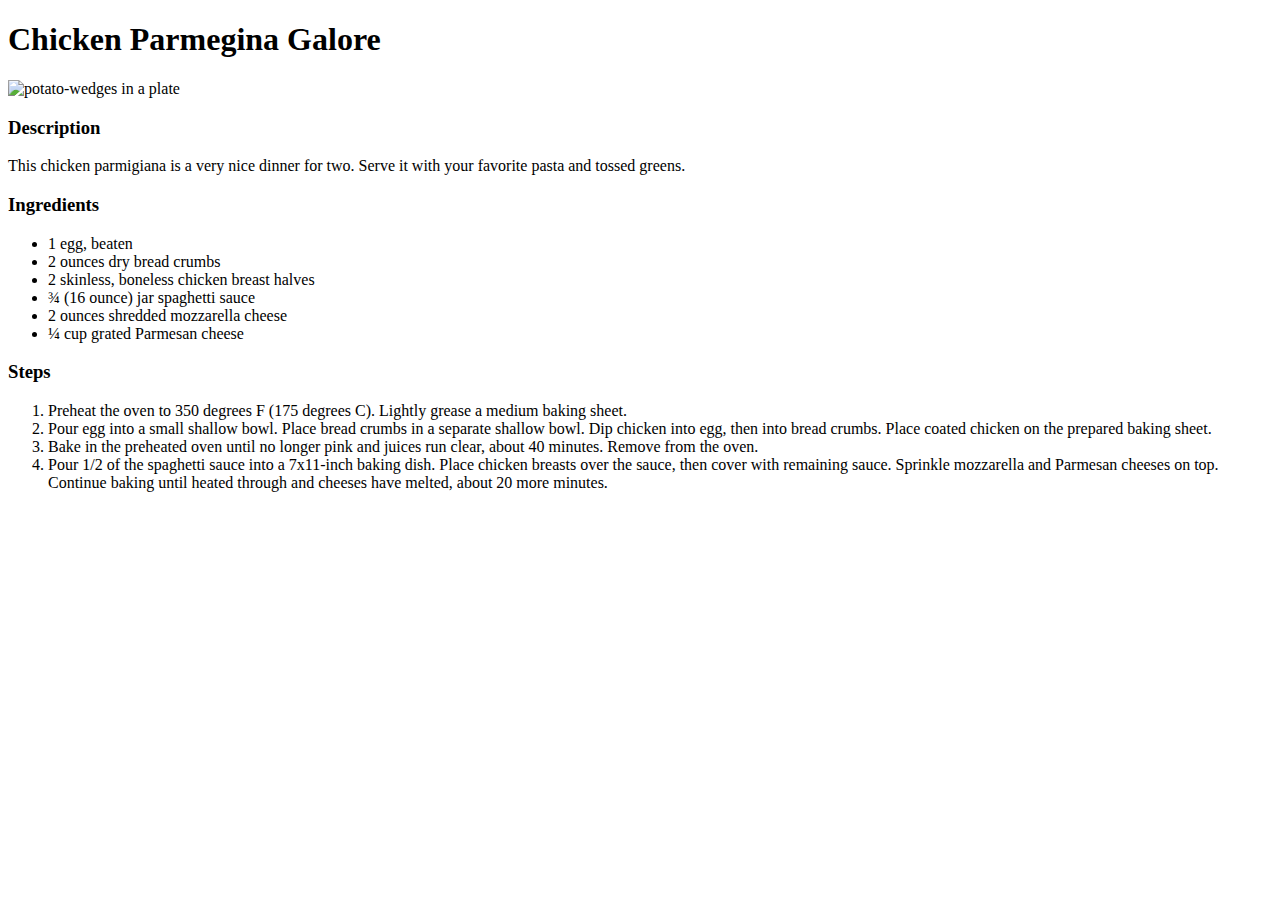
==== recipes/chicken-parmigiana.html @ fc54c9f5 "Create 3 recipe files in html. Link it to index.html" ====
<!DOCTYPE html>
<html lang="en">
  <head>
    <meta charset="UTF-8" />
    <meta http-equiv="X-UA-Compatible" content="IE=edge" />
    <meta name="viewport" content="width=device-width, initial-scale=1.0" />
    <title>Chicken Parmegiana</title>
  </head>
  <body>
    <h1>Chicken Parmegina Galore</h1>
    <img
      src="https://imagesvc.meredithcorp.io/v3/mm/image?url=https%3A%2F%2Fstatic.onecms.io%2Fwp-content%2Fuploads%2Fsites%2F43%2F2022%2F06%2F11%2F8569465-chicken-parmigiana-Angela-Venegas-1x1-1.jpg"
      alt="potato-wedges in a plate"
      width="50%"
    />
    <h3>Description</h3>
    <p>
      This chicken parmigiana is a very nice dinner for two. Serve it with your
      favorite pasta and tossed greens.
    </p>
    <h3>Ingredients</h3>
    <ul>
      <li>1 egg, beaten</li>
      <li>2 ounces dry bread crumbs</li>
      <li>2 skinless, boneless chicken breast halves</li>
      <li>¾ (16 ounce) jar spaghetti sauce</li>
      <li>2 ounces shredded mozzarella cheese</li>
      <li>¼ cup grated Parmesan cheese</li>
    </ul>
    <h3>Steps</h3>
    <ol>
      <li>
        Preheat the oven to 350 degrees F (175 degrees C). Lightly grease a
        medium baking sheet.
      </li>
      <li>
        Pour egg into a small shallow bowl. Place bread crumbs in a separate
        shallow bowl. Dip chicken into egg, then into bread crumbs. Place coated
        chicken on the prepared baking sheet.
      </li>
      <li>
        Bake in the preheated oven until no longer pink and juices run clear,
        about 40 minutes. Remove from the oven.
      </li>
      <li>
        Pour 1/2 of the spaghetti sauce into a 7x11-inch baking dish. Place
        chicken breasts over the sauce, then cover with remaining sauce.
        Sprinkle mozzarella and Parmesan cheeses on top. Continue baking until
        heated through and cheeses have melted, about 20 more minutes.
      </li>
    </ol>
  </body>
</html>
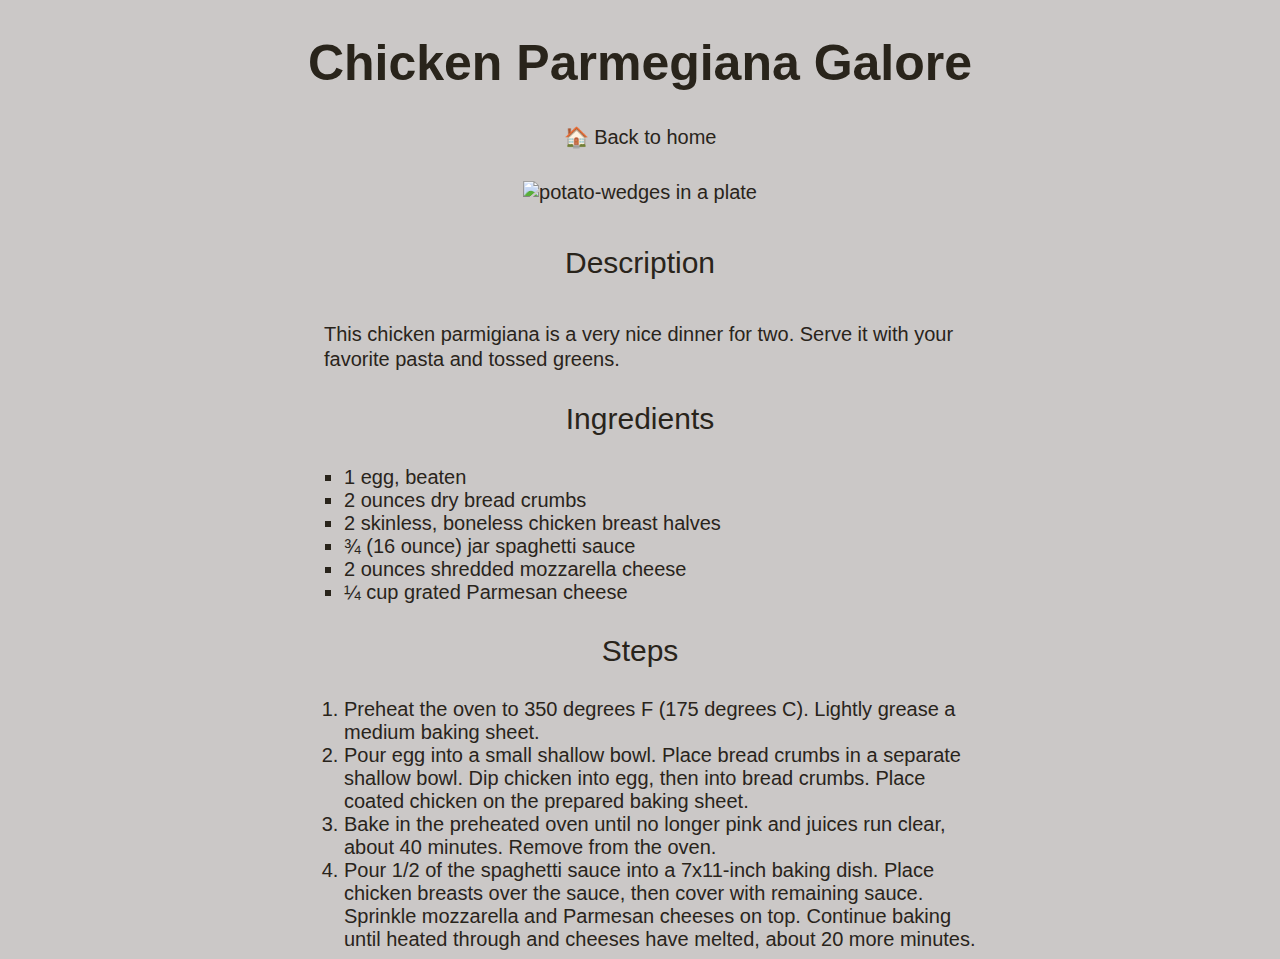
==== commit e4341c0d: "Added basic styling edited README.md" ====
--- a/recipes/chicken-parmigiana.html
+++ b/recipes/chicken-parmigiana.html
@@ -4,22 +4,25 @@
     <meta charset="UTF-8" />
     <meta http-equiv="X-UA-Compatible" content="IE=edge" />
     <meta name="viewport" content="width=device-width, initial-scale=1.0" />
+    <link rel="stylesheet" href="../assets/styles.css">
     <title>Chicken Parmegiana</title>
   </head>
   <body>
-    <h1>Chicken Parmegina Galore</h1>
+    <h1>Chicken Parmegiana Galore</h1>
+    <a class="back" href="../index.html">🏠 Back to home</a>
     <img
+      id="cover-img"
       src="https://imagesvc.meredithcorp.io/v3/mm/image?url=https%3A%2F%2Fstatic.onecms.io%2Fwp-content%2Fuploads%2Fsites%2F43%2F2022%2F06%2F11%2F8569465-chicken-parmigiana-Angela-Venegas-1x1-1.jpg"
       alt="potato-wedges in a plate"
       width="50%"
     />
-    <h3>Description</h3>
-    <p>
+    <h3 class="desc">Description</h3>
+    <p class="desc">
       This chicken parmigiana is a very nice dinner for two. Serve it with your
       favorite pasta and tossed greens.
     </p>
     <h3>Ingredients</h3>
-    <ul>
+    <ul class="ingredients">
       <li>1 egg, beaten</li>
       <li>2 ounces dry bread crumbs</li>
       <li>2 skinless, boneless chicken breast halves</li>
@@ -28,7 +31,7 @@
       <li>¼ cup grated Parmesan cheese</li>
     </ul>
     <h3>Steps</h3>
-    <ol>
+    <ol class="steps">
       <li>
         Preheat the oven to 350 degrees F (175 degrees C). Lightly grease a
         medium baking sheet.
--- a/assets/styles.css
+++ b/assets/styles.css
@@ -0,0 +1,80 @@
+body {
+    text-align: center;
+    background-color: #CBC8C7;
+    color: #29241B;
+    font-family:Verdana, Geneva, Tahoma, sans-serif;
+    font-size: 1.25rem;
+}
+
+h1 {
+    font-size: 50px;
+}
+
+h3 {
+    font-size: 30px;
+    font-weight: 300;
+}
+ul li {
+    list-style-type: none;
+}
+
+li a {
+    text-decoration: none;
+    color: #29241B;
+    font-size: 1.5rem;
+    line-height: 1.50;
+    text-align: left;
+    font-weight: 100;
+}
+
+#cover-img {
+    width: 40%;
+}
+
+.desc {
+    width: 50%;
+    margin: 0 auto;
+    text-align: left;
+    line-height: 1.25;
+}
+
+h3.desc {
+    margin: 40px auto;
+    text-align: center;
+}
+
+.recipe-list {
+    background-color: #f5e4d6;
+    width: 25%;
+    margin: 40px auto;
+    text-align: left;
+    padding: 2rem;
+}
+
+.back {
+    text-decoration: none;
+    display: block;
+    margin-bottom: 2rem;
+    color:  #29241B;
+}
+
+.ingredients, .steps {
+
+    width: 50%;
+    margin: 0 auto;
+
+}
+.ingredients li {
+    list-style-type: square;
+    text-align: left;
+    font-size: 1.25rem;
+
+}
+
+
+.steps li {
+    text-align: left;
+    text-align: left;
+    font-size: 1.25rem;
+    font-weight: 100;
+}
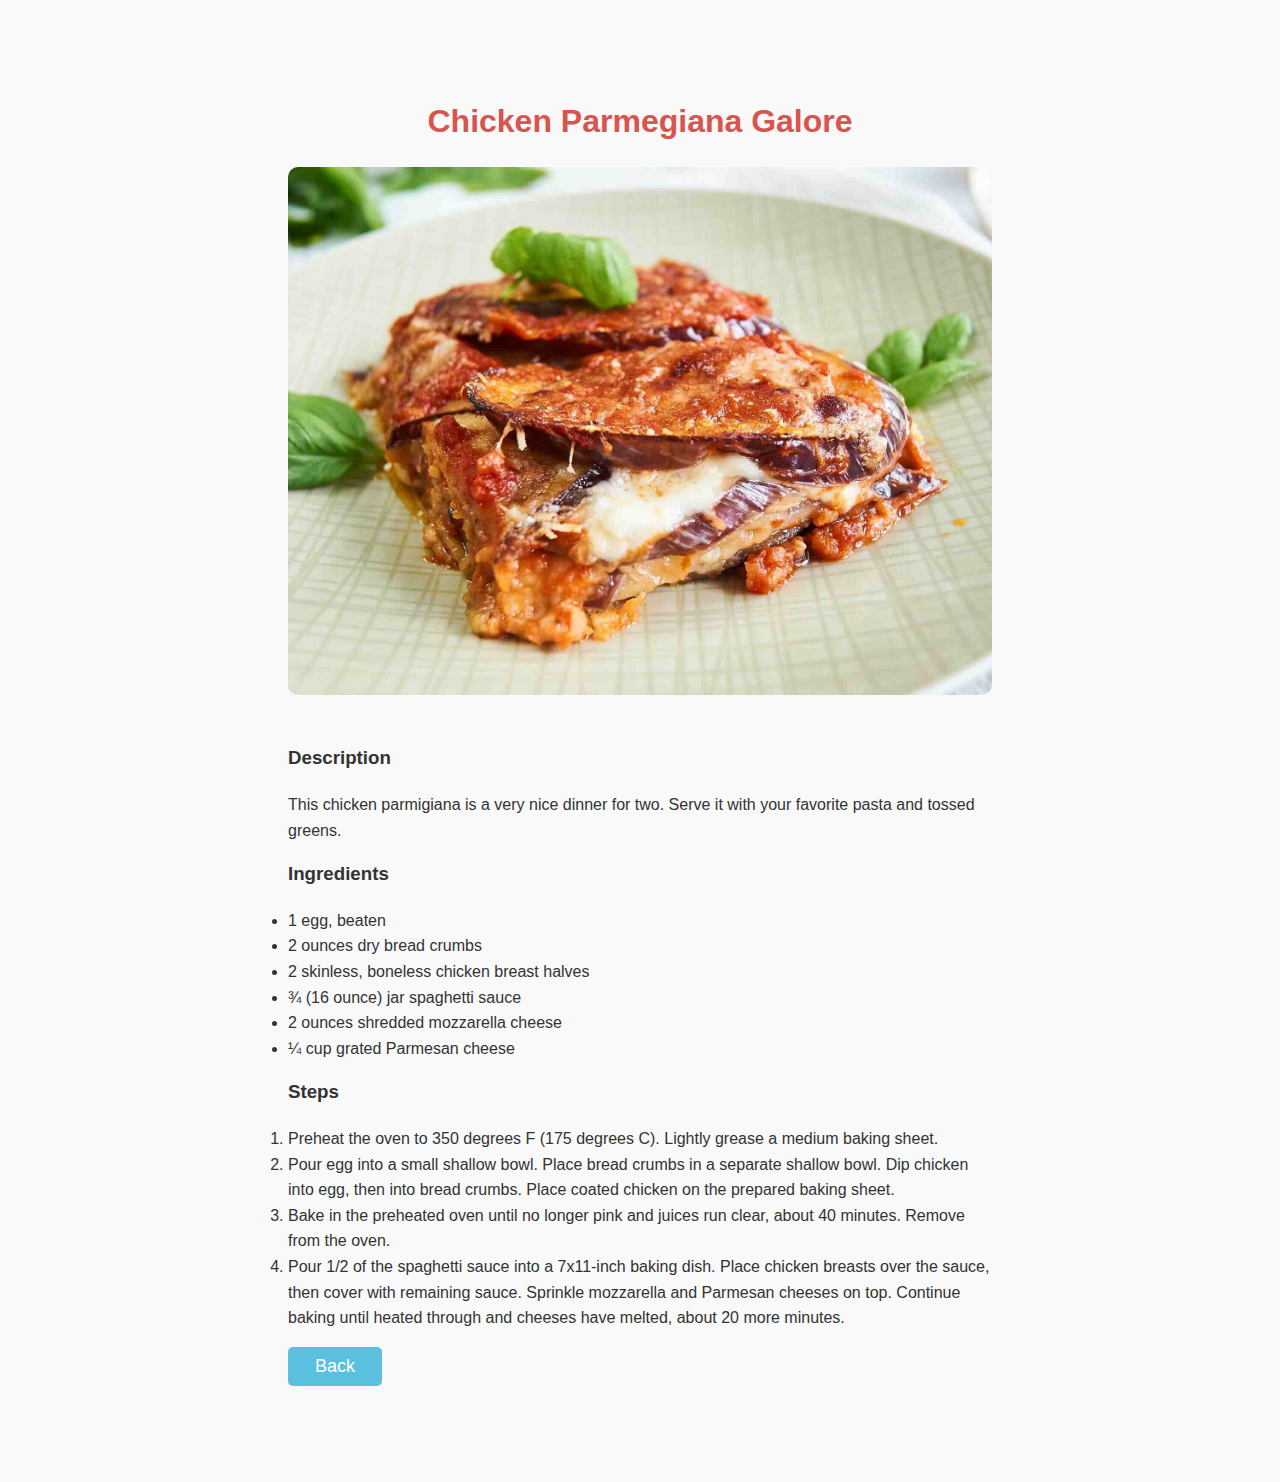
==== commit 87efc8c5: "feat:  update images and enhance overall CSS styling - Replaced existing images with new ones - Adde" ====
--- a/recipes/chicken-parmigiana.html
+++ b/recipes/chicken-parmigiana.html
@@ -1,56 +1,60 @@
 <!DOCTYPE html>
 <html lang="en">
-  <head>
-    <meta charset="UTF-8" />
-    <meta http-equiv="X-UA-Compatible" content="IE=edge" />
-    <meta name="viewport" content="width=device-width, initial-scale=1.0" />
-    <link rel="stylesheet" href="../assets/styles.css">
-    <title>Chicken Parmegiana</title>
-  </head>
-  <body>
-    <h1>Chicken Parmegiana Galore</h1>
-    <a class="back" href="../index.html">🏠 Back to home</a>
-    <img
-      id="cover-img"
-      src="https://imagesvc.meredithcorp.io/v3/mm/image?url=https%3A%2F%2Fstatic.onecms.io%2Fwp-content%2Fuploads%2Fsites%2F43%2F2022%2F06%2F11%2F8569465-chicken-parmigiana-Angela-Venegas-1x1-1.jpg"
-      alt="potato-wedges in a plate"
-      width="50%"
-    />
-    <h3 class="desc">Description</h3>
-    <p class="desc">
-      This chicken parmigiana is a very nice dinner for two. Serve it with your
-      favorite pasta and tossed greens.
-    </p>
-    <h3>Ingredients</h3>
-    <ul class="ingredients">
-      <li>1 egg, beaten</li>
-      <li>2 ounces dry bread crumbs</li>
-      <li>2 skinless, boneless chicken breast halves</li>
-      <li>¾ (16 ounce) jar spaghetti sauce</li>
-      <li>2 ounces shredded mozzarella cheese</li>
-      <li>¼ cup grated Parmesan cheese</li>
-    </ul>
-    <h3>Steps</h3>
-    <ol class="steps">
-      <li>
-        Preheat the oven to 350 degrees F (175 degrees C). Lightly grease a
-        medium baking sheet.
-      </li>
-      <li>
-        Pour egg into a small shallow bowl. Place bread crumbs in a separate
-        shallow bowl. Dip chicken into egg, then into bread crumbs. Place coated
-        chicken on the prepared baking sheet.
-      </li>
-      <li>
-        Bake in the preheated oven until no longer pink and juices run clear,
-        about 40 minutes. Remove from the oven.
-      </li>
-      <li>
-        Pour 1/2 of the spaghetti sauce into a 7x11-inch baking dish. Place
-        chicken breasts over the sauce, then cover with remaining sauce.
-        Sprinkle mozzarella and Parmesan cheeses on top. Continue baking until
-        heated through and cheeses have melted, about 20 more minutes.
-      </li>
-    </ol>
-  </body>
-</html>
+
+<head>
+  <meta charset="UTF-8" />
+  <meta http-equiv="X-UA-Compatible" content="IE=edge" />
+  <meta name="viewport" content="width=device-width, initial-scale=1.0" />
+  <link rel="stylesheet" href="../assets/styles.css">
+  <title>Chicken Parmegiana</title>
+</head>
+
+<body>
+  <h1>Chicken Parmegiana Galore</h1>
+
+  <img id="cover-img" src="../assets/parmigiana.jpg" alt="potato-wedges in a plate" width="50%" />
+  <h3 class="desc">Description</h3>
+  <p class="desc">
+    This chicken parmigiana is a very nice dinner for two. Serve it with your
+    favorite pasta and tossed greens.
+  </p>
+  <h3>Ingredients</h3>
+  <ul class="ingredients">
+    <li>1 egg, beaten</li>
+    <li>2 ounces dry bread crumbs</li>
+    <li>2 skinless, boneless chicken breast halves</li>
+    <li>¾ (16 ounce) jar spaghetti sauce</li>
+    <li>2 ounces shredded mozzarella cheese</li>
+    <li>¼ cup grated Parmesan cheese</li>
+  </ul>
+  <h3>Steps</h3>
+  <ol class="steps">
+    <li>
+      Preheat the oven to 350 degrees F (175 degrees C). Lightly grease a
+      medium baking sheet.
+    </li>
+    <li>
+      Pour egg into a small shallow bowl. Place bread crumbs in a separate
+      shallow bowl. Dip chicken into egg, then into bread crumbs. Place coated
+      chicken on the prepared baking sheet.
+    </li>
+    <li>
+      Bake in the preheated oven until no longer pink and juices run clear,
+      about 40 minutes. Remove from the oven.
+    </li>
+    <li>
+      Pour 1/2 of the spaghetti sauce into a 7x11-inch baking dish. Place
+      chicken breasts over the sauce, then cover with remaining sauce.
+      Sprinkle mozzarella and Parmesan cheeses on top. Continue baking until
+      heated through and cheeses have melted, about 20 more minutes.
+    </li>
+  </ol>
+
+
+  <nav>
+    <button class="back" href="../index.html">Back</button>
+  </nav>
+
+</body>
+
+</html>--- a/assets/styles.css
+++ b/assets/styles.css
@@ -1,80 +1,103 @@
+:root {
+  --primary-color: #d9534f;
+  --secondary-color: #5bc0de;
+  --background-color: #f9f9f9;
+  --text-color: #333;
+  --border-color: #ddd;
+  --button-bg-color: #5bc0de;
+  --button-text-color: #fff;
+  --button-hover-bg-color: #0275d8;
+  --button-hover-text-color: #fff;
+}
+
+* {
+  margin: 0;
+  padding: 0;
+  box-sizing: border-box;
+}
+
+/* Typography */
 body {
-    text-align: center;
-    background-color: #CBC8C7;
-    color: #29241B;
-    font-family:Verdana, Geneva, Tahoma, sans-serif;
-    font-size: 1.25rem;
+  font-family: "Arial", sans-serif;
+  line-height: 1.6;
+  color: var(--text-color);
+  background-color: var(--background-color);
+  max-width: 800px;
+  margin: 3em auto;
+  padding: 3em;
 }
 
 h1 {
-    font-size: 50px;
-}
-
-h3 {
-    font-size: 30px;
-    font-weight: 300;
-}
-ul li {
-    list-style-type: none;
-}
-
-li a {
-    text-decoration: none;
-    color: #29241B;
-    font-size: 1.5rem;
-    line-height: 1.50;
-    text-align: left;
-    font-weight: 100;
+  color: var(--primary-color);
+  text-align: center;
+  margin-bottom: 20px;
 }
 
 #cover-img {
-    width: 40%;
-}
-
-.desc {
-    width: 50%;
-    margin: 0 auto;
-    text-align: left;
-    line-height: 1.25;
-}
-
-h3.desc {
-    margin: 40px auto;
-    text-align: center;
+  display: block;
+  width: 100%;
+  max-width: 1105px;
+  height: auto;
+  border-radius: 10px;
+  margin-bottom: 3em;
 }
 
 .recipe-list {
-    background-color: #f5e4d6;
-    width: 25%;
-    margin: 40px auto;
-    text-align: left;
-    padding: 2rem;
+  list-style: none;
+  display: flex;
+  flex-direction: column;
+  gap: 1em;
+  padding: 0;
 }
 
-.back {
-    text-decoration: none;
-    display: block;
-    margin-bottom: 2rem;
-    color:  #29241B;
+.recipe-list li {
+  background-color: #fff;
+  border: 1px solid var(--border-color);
+  border-radius: 0.3rem;
+  padding: 1em;
+  transition: transform 0.2s;
+  display: flex;
+  align-items: center;
 }
 
-.ingredients, .steps {
-
-    width: 50%;
-    margin: 0 auto;
-
-}
-.ingredients li {
-    list-style-type: square;
-    text-align: left;
-    font-size: 1.25rem;
-
+.recipe-list li:hover {
+  transform: scale(1.05);
+  border-color: var(--secondary-color);
 }
 
+.recipe-list a {
+  text-decoration: none;
+  color: var(--primary-color);
+  font-weight: bold;
+}
 
-.steps li {
-    text-align: left;
-    text-align: left;
-    font-size: 1.25rem;
-    font-weight: 100;
+.recipe-list li img {
+  width: 100px;
+  height: 100px;
+  border-radius: 50%;
+  margin-right: 1em;
 }
+
+.desc,
+.ingredients,
+.steps,
+h3 {
+  margin-bottom: 1em;
+}
+
+nav button {
+  outline: none;
+  border: none;
+  font-size: 1.125rem;
+  padding: 0.5em 1.5em;
+  background: var(--button-bg-color);
+  color: var(--button-text-color);
+  border-radius: 5px;
+  transition: all 1s;
+}
+
+nav button:hover {
+  background-color: var(--button-hover-bg-color);
+  color: var(--button-hover-text-color);
+  transform: rotate(-5deg) scale(1.125);
+}
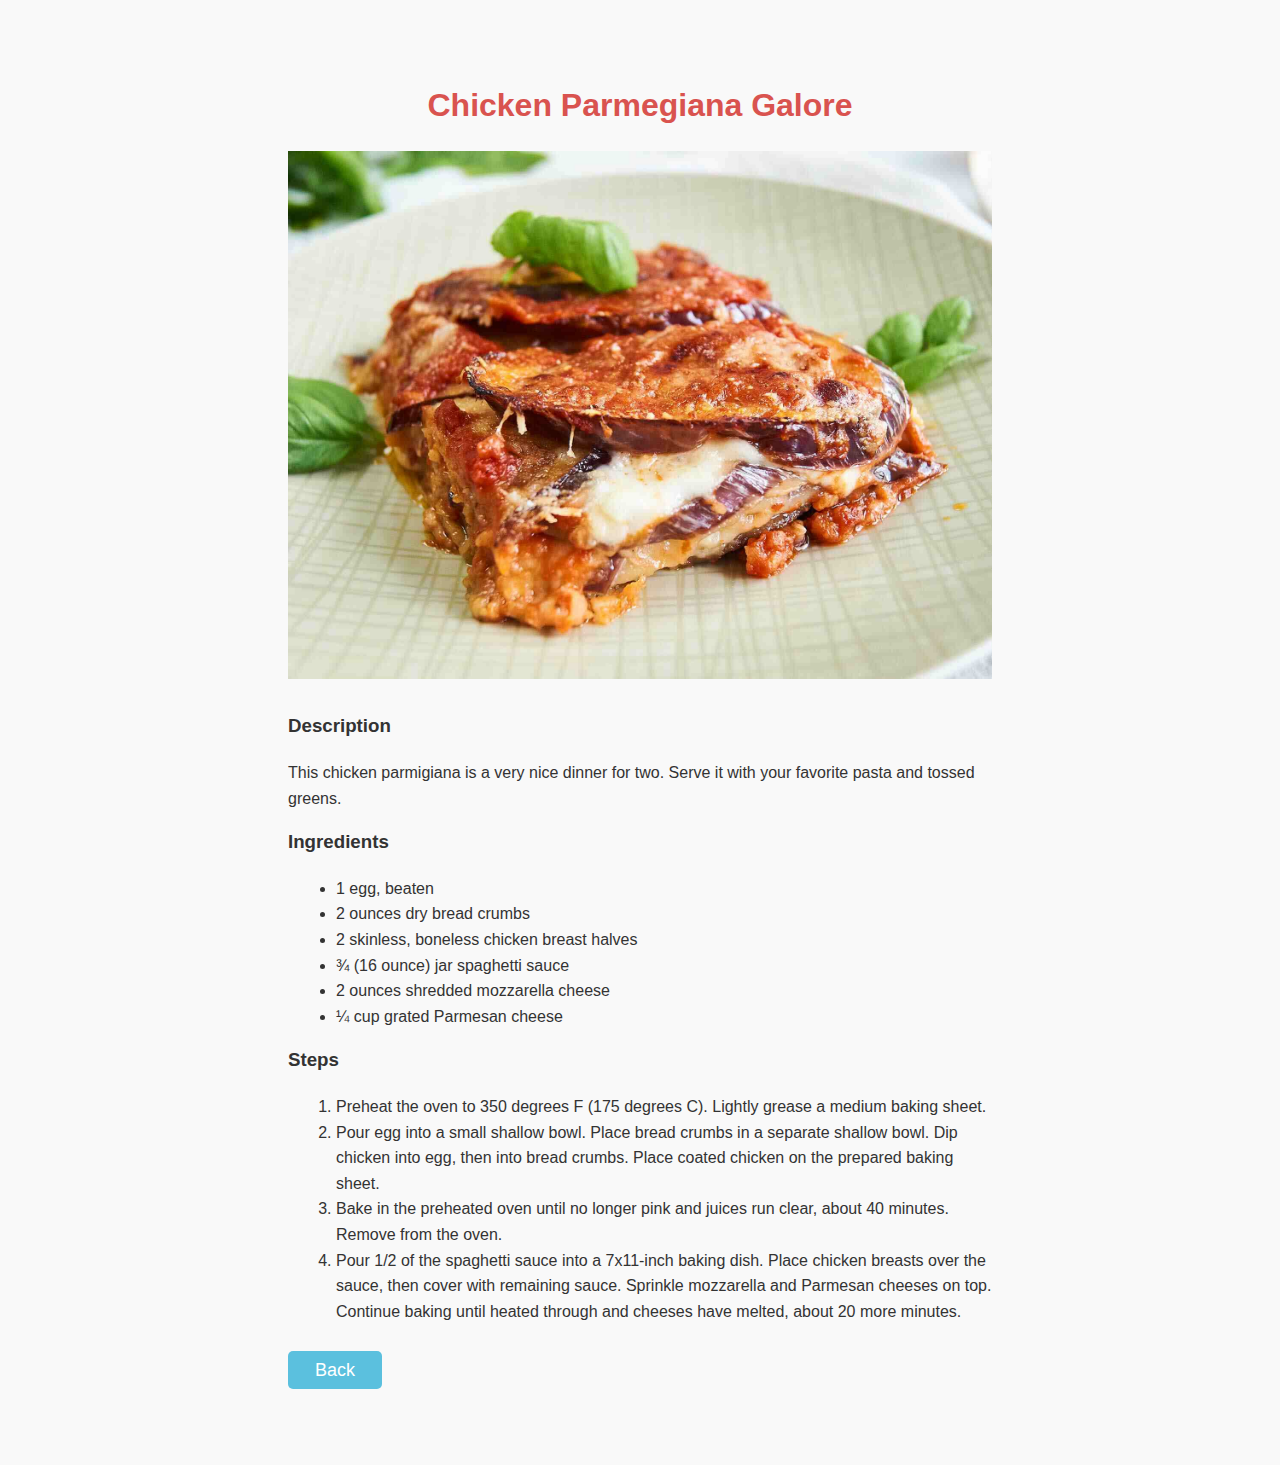
==== commit 7baf7bba: "fix: resolve link issues and mobile view issue - Fixed broken "back" link in the recipes - Added mis" ====
--- a/recipes/chicken-parmigiana.html
+++ b/recipes/chicken-parmigiana.html
@@ -12,7 +12,7 @@
 <body>
   <h1>Chicken Parmegiana Galore</h1>
 
-  <img id="cover-img" src="../assets/parmigiana.jpg" alt="potato-wedges in a plate" width="50%" />
+  <img class="recipe-img" src="../assets/parmigiana.jpg" alt="potato-wedges in a plate" width="50%" />
   <h3 class="desc">Description</h3>
   <p class="desc">
     This chicken parmigiana is a very nice dinner for two. Serve it with your
@@ -51,9 +51,9 @@
   </ol>
 
 
-  <nav>
-    <button class="back" href="../index.html">Back</button>
-  </nav>
+
+  <a class="back" href="../index.html">Back</a>
+
 
 </body>
 
--- a/assets/styles.css
+++ b/assets/styles.css
@@ -16,6 +16,11 @@
   box-sizing: border-box;
 }
 
+ul,
+ol {
+  padding-left: 3em; /* Adjust this value as needed */
+}
+
 /* Typography */
 body {
   font-family: "Arial", sans-serif;
@@ -23,7 +28,7 @@
   color: var(--text-color);
   background-color: var(--background-color);
   max-width: 800px;
-  margin: 3em auto;
+  margin: 2em auto;
   padding: 3em;
 }
 
@@ -58,6 +63,7 @@
   transition: transform 0.2s;
   display: flex;
   align-items: center;
+  flex-shrink: 0;
 }
 
 .recipe-list li:hover {
@@ -71,10 +77,11 @@
   font-weight: bold;
 }
 
-.recipe-list li img {
+.recipe-list img {
+  flex-shrink: 0;
   width: 100px;
   height: 100px;
-  border-radius: 50%;
+  border-radius: 100px;
   margin-right: 1em;
 }
 
@@ -85,9 +92,15 @@
   margin-bottom: 1em;
 }
 
-nav button {
-  outline: none;
-  border: none;
+.recipe-img {
+  display: block;
+  margin: 0 auto;
+  width: 100%;
+  margin-bottom: 2em;
+}
+
+.back {
+  text-decoration: none;
   font-size: 1.125rem;
   padding: 0.5em 1.5em;
   background: var(--button-bg-color);
@@ -96,8 +109,12 @@
   transition: all 1s;
 }
 
-nav button:hover {
+.back:hover {
   background-color: var(--button-hover-bg-color);
   color: var(--button-hover-text-color);
   transform: rotate(-5deg) scale(1.125);
 }
+
+.steps {
+  margin-bottom: 2em;
+}
